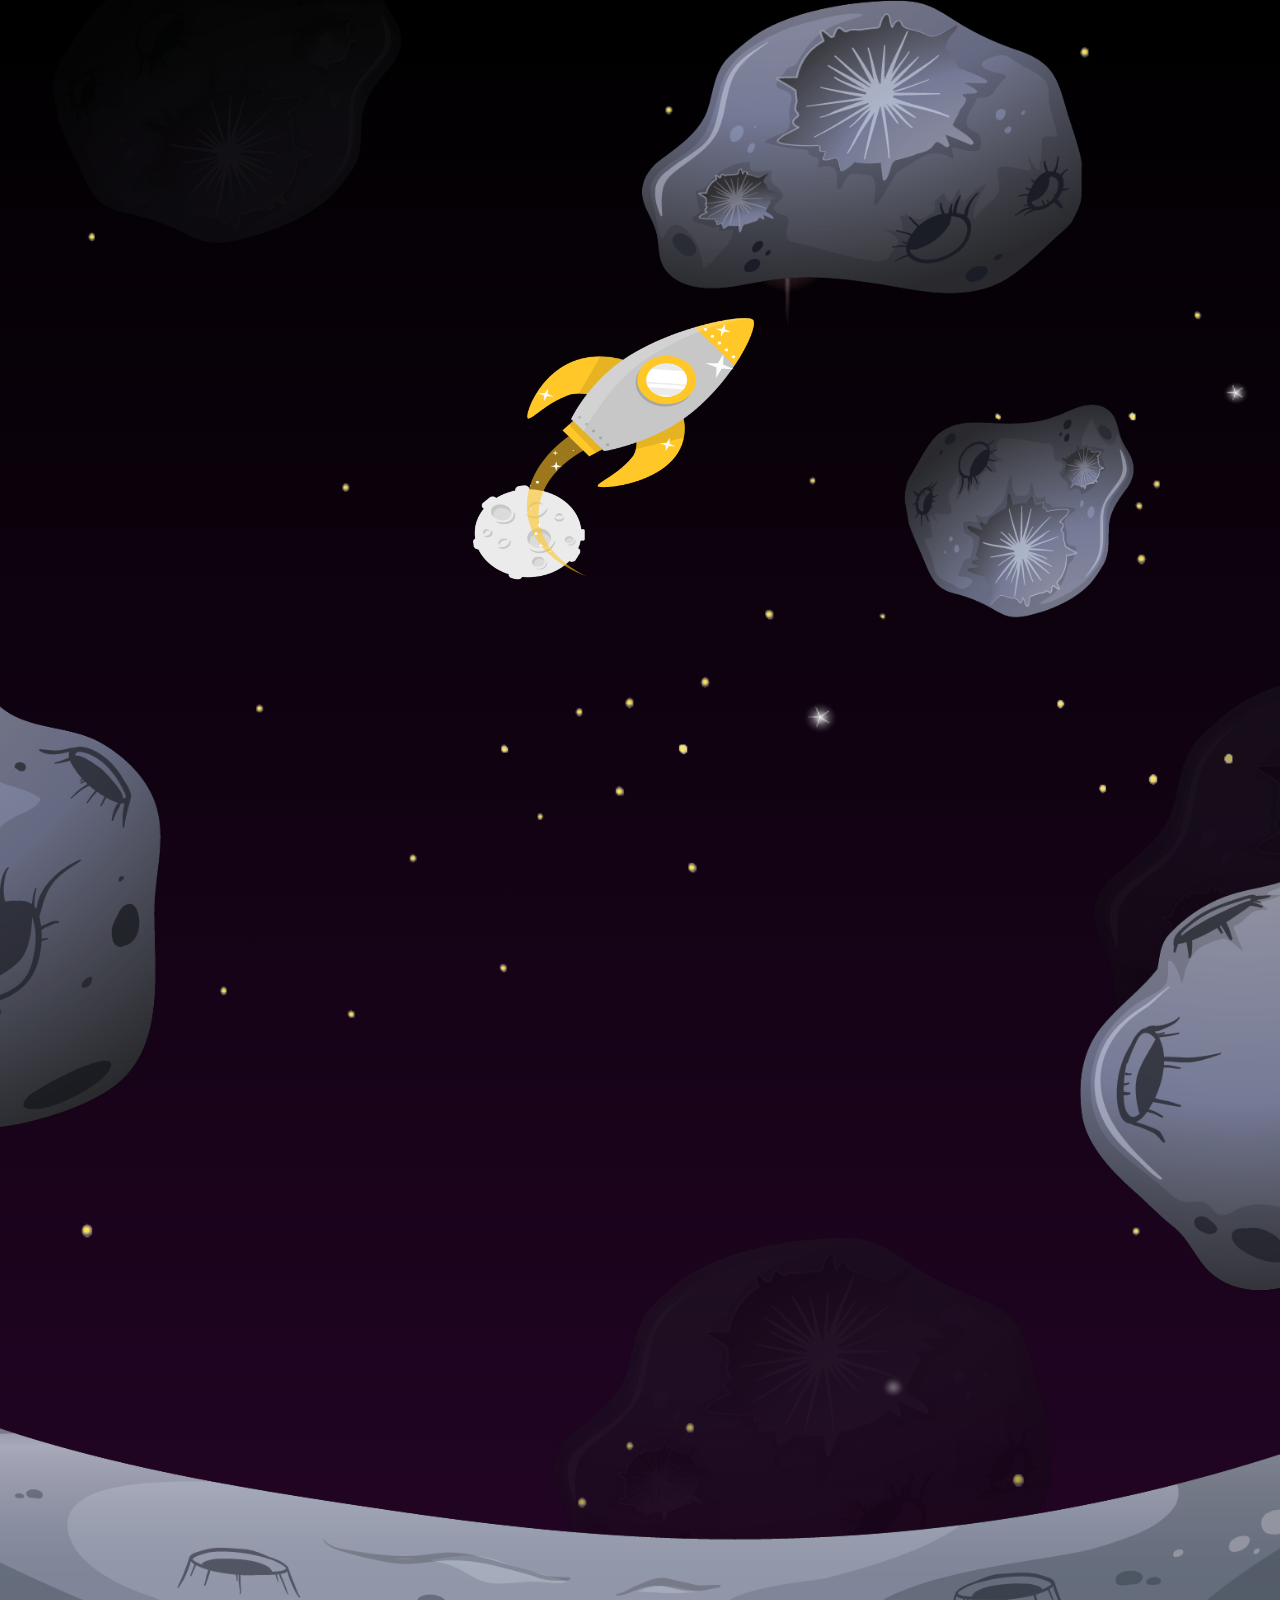
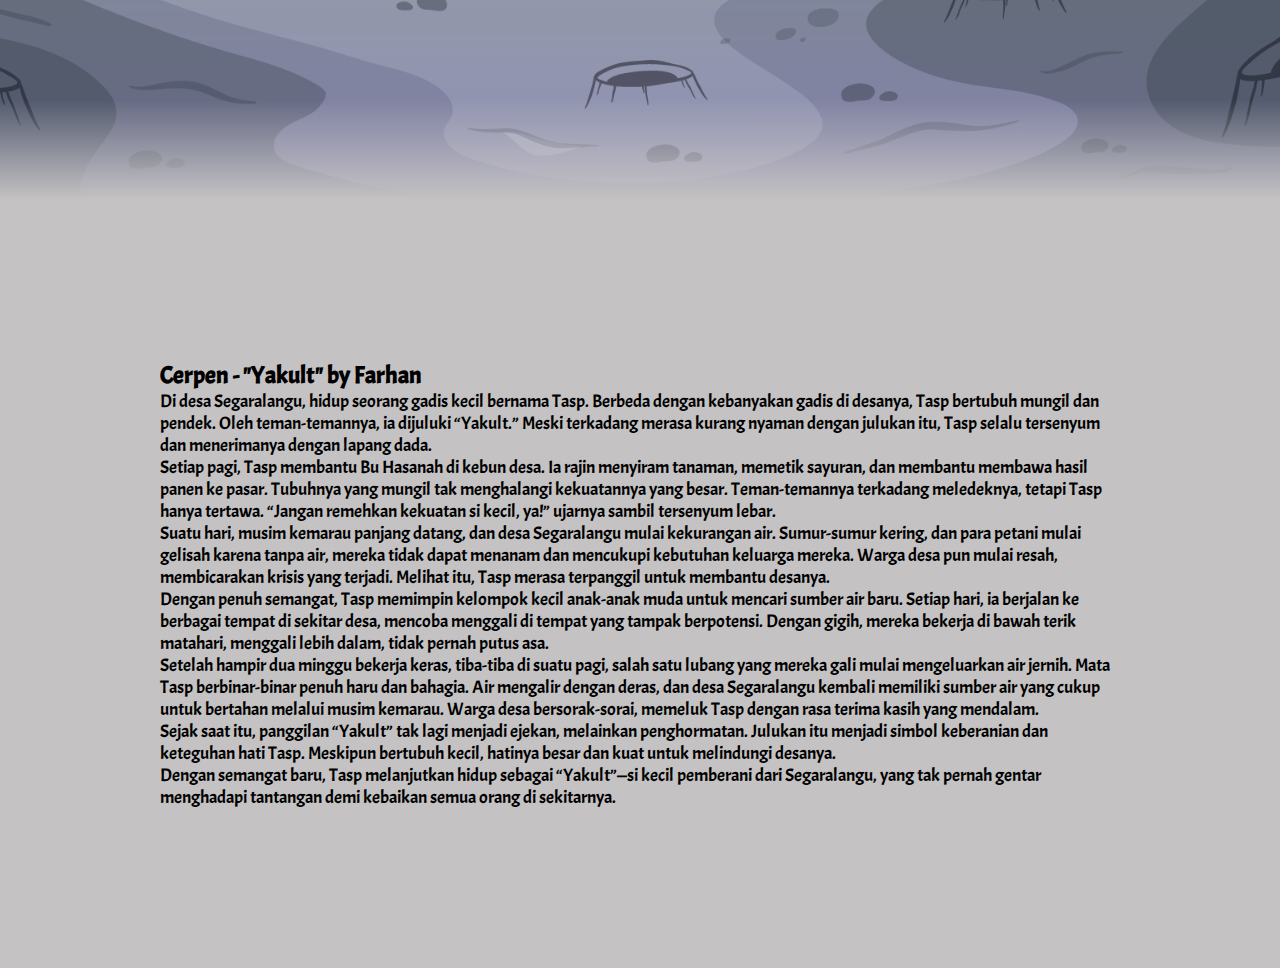
==== next.html @ 5d729f15 "Update and rename index.html to next.html" ====
<!DOCTYPE html>
<html lang="en">
<head>
    <meta charset="UTF-8">
    <meta http-equiv="X-UA-Compatible" content="IE=edge">
    <meta name="viewport" content="width=device-width, initial-scale=1.0">
    <title>Paralax Effect</title>
    <link rel="stylesheet" href="style.css">
</head>
<body>
    <div class="paralax">
        <img src="image\stars.png" id="stars">
        <img src="image\meteorid.png" id="meteorid">
        <img src="image\rocket.png" id="rocket">
        <h1 id="text">Yakult <br>Nita Pendek</h1>
        <a href="#" id="button">Scroll Bro^^</a>
    </div>
    <div class="description">
        <h2>Cerpen - "Yakult" by Farhan</h2>
        <p>Di desa Segaralangu, hidup seorang gadis kecil bernama Tasp. Berbeda dengan kebanyakan gadis di desanya, Tasp bertubuh mungil dan pendek. Oleh teman-temannya, ia dijuluki “Yakult.” Meski terkadang merasa kurang nyaman dengan julukan itu, Tasp selalu tersenyum dan menerimanya dengan lapang dada.</P>
        <p>Setiap pagi, Tasp membantu Bu Hasanah di kebun desa. Ia rajin menyiram tanaman, memetik sayuran, dan membantu membawa hasil panen ke pasar. Tubuhnya yang mungil tak menghalangi kekuatannya yang besar. Teman-temannya terkadang meledeknya, tetapi Tasp hanya tertawa. “Jangan remehkan kekuatan si kecil, ya!” ujarnya sambil tersenyum lebar.</p>
        <p>Suatu hari, musim kemarau panjang datang, dan desa Segaralangu mulai kekurangan air. Sumur-sumur kering, dan para petani mulai gelisah karena tanpa air, mereka tidak dapat menanam dan mencukupi kebutuhan keluarga mereka. Warga desa pun mulai resah, membicarakan krisis yang terjadi. Melihat itu, Tasp merasa terpanggil untuk membantu desanya.</p>
        <p>Dengan penuh semangat, Tasp memimpin kelompok kecil anak-anak muda untuk mencari sumber air baru. Setiap hari, ia berjalan ke berbagai tempat di sekitar desa, mencoba menggali di tempat yang tampak berpotensi. Dengan gigih, mereka bekerja di bawah terik matahari, menggali lebih dalam, tidak pernah putus asa.</p>
        <p>Setelah hampir dua minggu bekerja keras, tiba-tiba di suatu pagi, salah satu lubang yang mereka gali mulai mengeluarkan air jernih. Mata Tasp berbinar-binar penuh haru dan bahagia. Air mengalir dengan deras, dan desa Segaralangu kembali memiliki sumber air yang cukup untuk bertahan melalui musim kemarau. Warga desa bersorak-sorai, memeluk Tasp dengan rasa terima kasih yang mendalam.</p>
        <p>Sejak saat itu, panggilan “Yakult” tak lagi menjadi ejekan, melainkan penghormatan. Julukan itu menjadi simbol keberanian dan keteguhan hati Tasp. Meskipun bertubuh kecil, hatinya besar dan kuat untuk melindungi desanya.</p>
        <p>Dengan semangat baru, Tasp melanjutkan hidup sebagai “Yakult”—si kecil pemberani dari Segaralangu, yang tak pernah gentar menghadapi tantangan demi kebaikan semua orang di sekitarnya.</p>
    </div>
    <script src="script.js"></script>
</body>
</html>
---- style.css ----
@import url('https://fonts.googleapis.com/css2?family=Acme&display=swap');
*{
    margin: 0;
    padding: 0;
    box-sizing: border-box;
    scroll-behavior: smooth;
}

body{
    background: linear-gradient(black, #38073b);
    font-family: 'Acme', sans-serif;
}

.paralax{
    position: relative;
    width: 100%;
    height: 200vh;
    padding: 300px;
    display: flex;
    justify-content: center;
    align-items: center;
    overflow: hidden;
}

.paralax::before {
    content: "";
    position: absolute;
    bottom: 0;
    width: 100%;
    height: 100px;
    background: linear-gradient(to top,#c4c2c3,transparent );
    z-index: 1000;
}
.paralax img{
    position: absolute;
    top: 0;
    left: 0;
    width: 100%;
    height: 100%;
    object-fit: cover;
}
#text{
    position: absolute;
    font-size: 4.8em;
    color: white;
    letter-spacing: 2px;
    text-align: center;
    text-shadow: 3px 3px 10px grey;
    bottom: -100px;
}
.paralax img#meteorid{
    z-index: 100;
}

#button{
    position: absolute;
    font-size: 1em;
    color: black;
    background-color: white;
    padding: 10px 50px;
    border-radius: 20px;
    text-decoration: none;
    transform: translateY(100px);
    bottom: -100px;
}
.description {
    position: relative;
    padding:10em;
    background-color: #c4c2c3;
}
.description p {
    font-size: 1.1em;
}
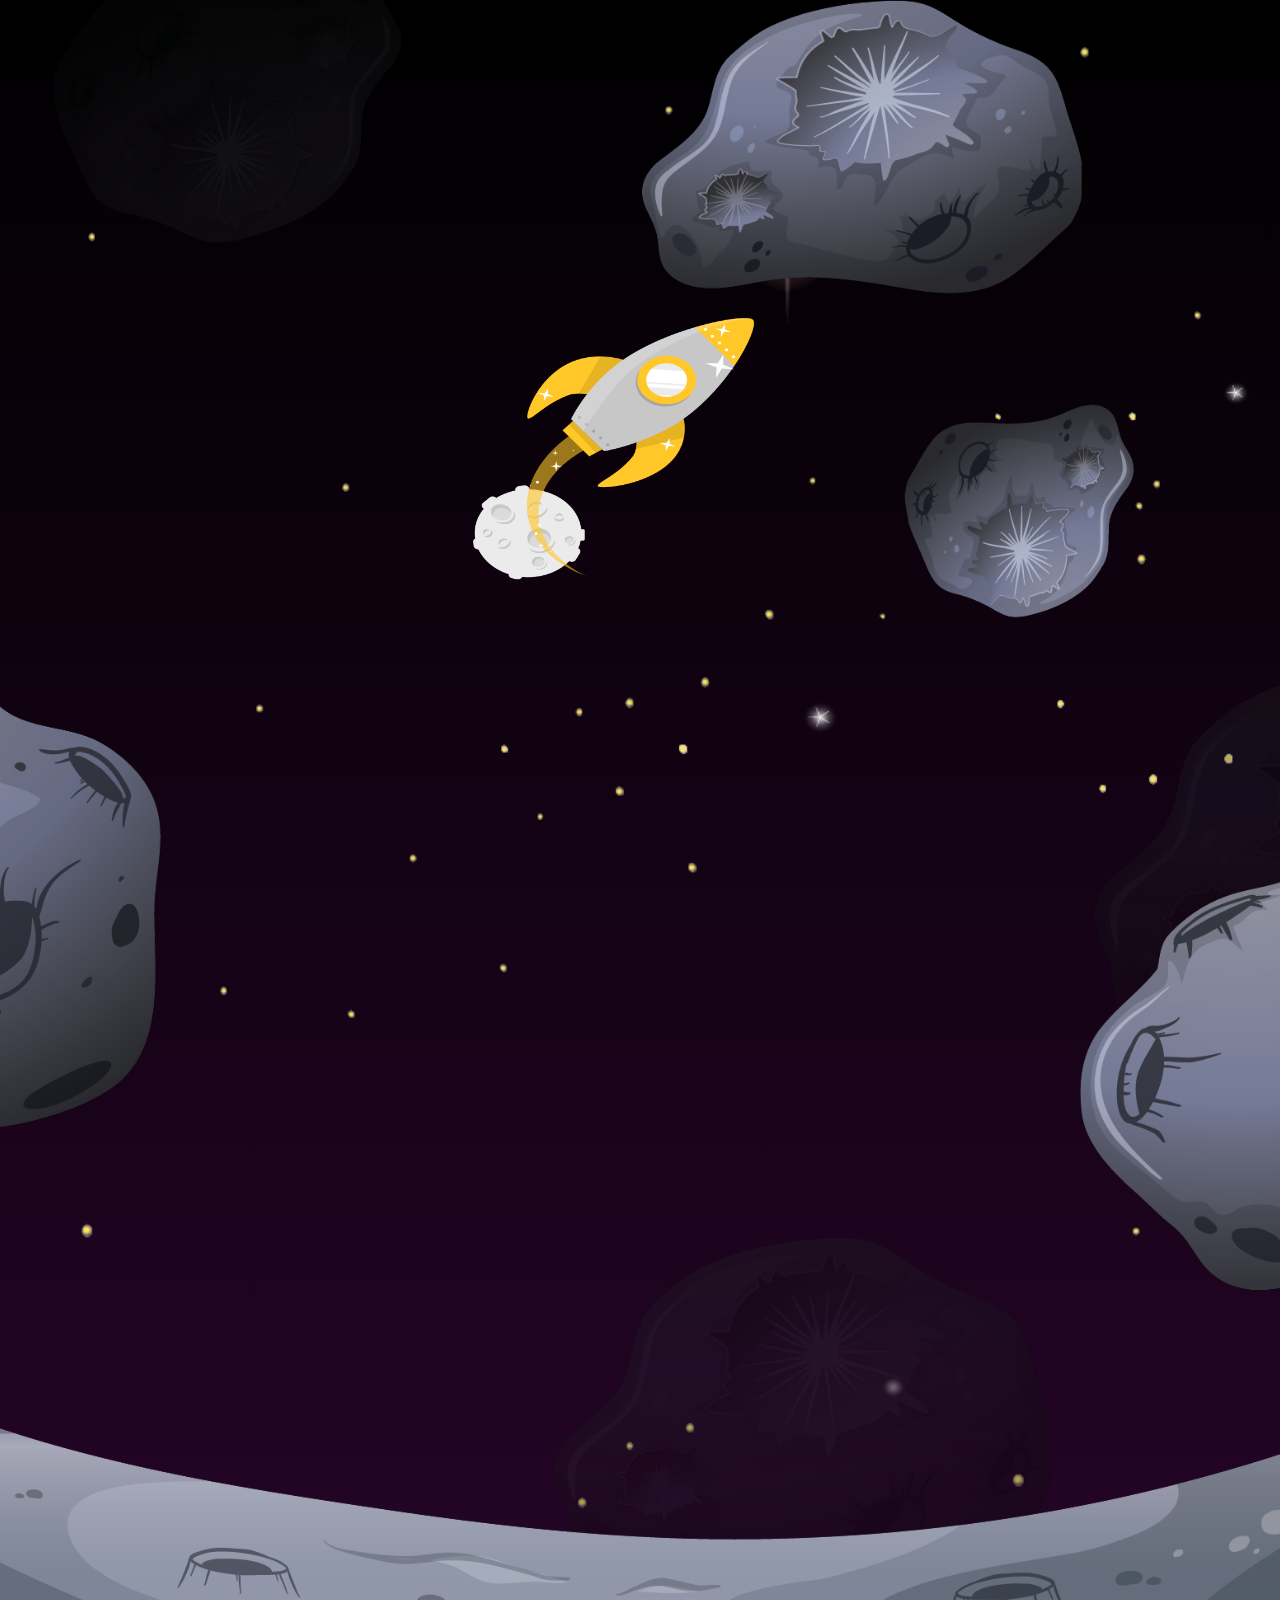
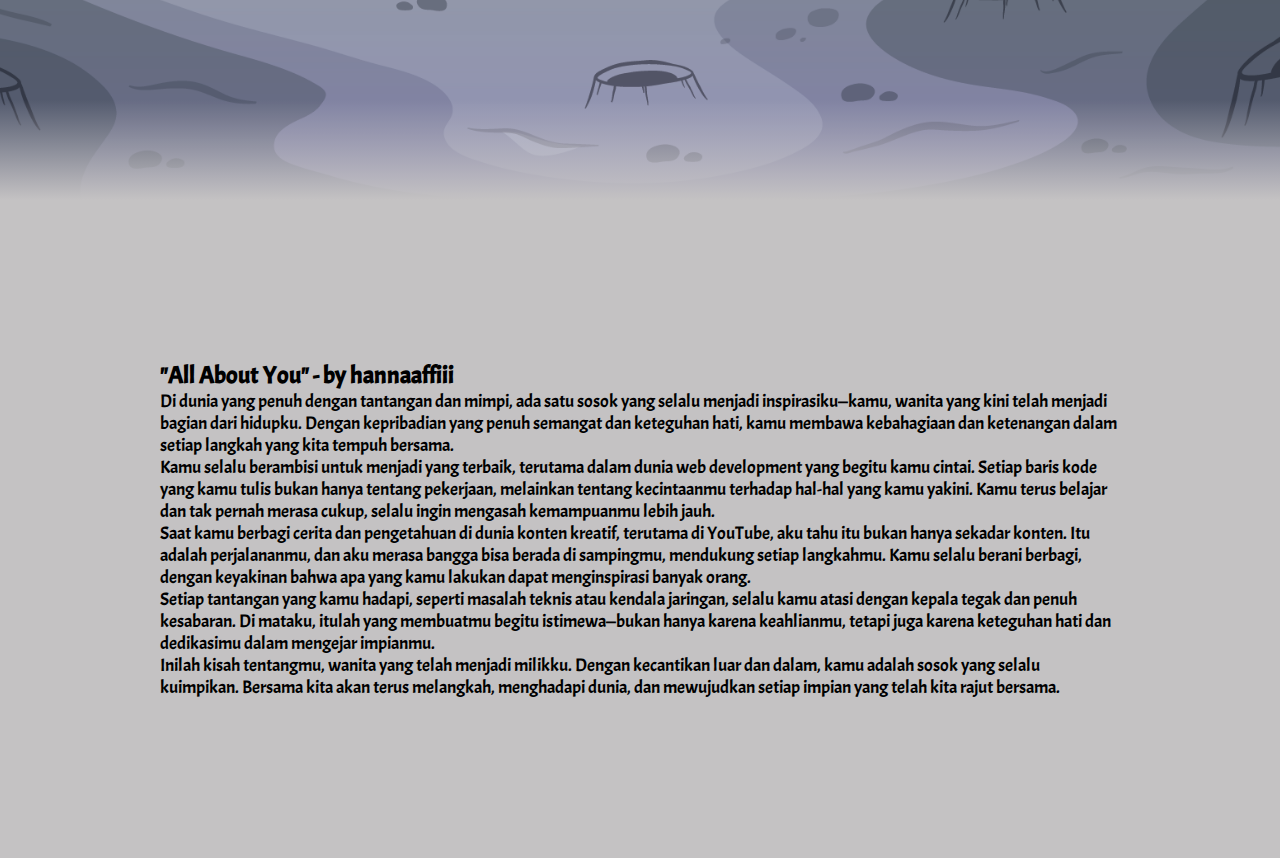
==== commit 6643f9a8: "Update next.html" ====
--- a/next.html
+++ b/next.html
@@ -12,19 +12,18 @@
         <img src="image\stars.png" id="stars">
         <img src="image\meteorid.png" id="meteorid">
         <img src="image\rocket.png" id="rocket">
-        <h1 id="text">Yakult <br>Nita Pendek</h1>
-        <a href="#" id="button">Scroll Bro^^</a>
+        <h1 id="text">Hello! <br>I Love You</h1>
+        <a href="#" id="button">Scroll Bro</a>
     </div>
-    <div class="description">
-        <h2>Cerpen - "Yakult" by Farhan</h2>
-        <p>Di desa Segaralangu, hidup seorang gadis kecil bernama Tasp. Berbeda dengan kebanyakan gadis di desanya, Tasp bertubuh mungil dan pendek. Oleh teman-temannya, ia dijuluki “Yakult.” Meski terkadang merasa kurang nyaman dengan julukan itu, Tasp selalu tersenyum dan menerimanya dengan lapang dada.</P>
-        <p>Setiap pagi, Tasp membantu Bu Hasanah di kebun desa. Ia rajin menyiram tanaman, memetik sayuran, dan membantu membawa hasil panen ke pasar. Tubuhnya yang mungil tak menghalangi kekuatannya yang besar. Teman-temannya terkadang meledeknya, tetapi Tasp hanya tertawa. “Jangan remehkan kekuatan si kecil, ya!” ujarnya sambil tersenyum lebar.</p>
-        <p>Suatu hari, musim kemarau panjang datang, dan desa Segaralangu mulai kekurangan air. Sumur-sumur kering, dan para petani mulai gelisah karena tanpa air, mereka tidak dapat menanam dan mencukupi kebutuhan keluarga mereka. Warga desa pun mulai resah, membicarakan krisis yang terjadi. Melihat itu, Tasp merasa terpanggil untuk membantu desanya.</p>
-        <p>Dengan penuh semangat, Tasp memimpin kelompok kecil anak-anak muda untuk mencari sumber air baru. Setiap hari, ia berjalan ke berbagai tempat di sekitar desa, mencoba menggali di tempat yang tampak berpotensi. Dengan gigih, mereka bekerja di bawah terik matahari, menggali lebih dalam, tidak pernah putus asa.</p>
-        <p>Setelah hampir dua minggu bekerja keras, tiba-tiba di suatu pagi, salah satu lubang yang mereka gali mulai mengeluarkan air jernih. Mata Tasp berbinar-binar penuh haru dan bahagia. Air mengalir dengan deras, dan desa Segaralangu kembali memiliki sumber air yang cukup untuk bertahan melalui musim kemarau. Warga desa bersorak-sorai, memeluk Tasp dengan rasa terima kasih yang mendalam.</p>
-        <p>Sejak saat itu, panggilan “Yakult” tak lagi menjadi ejekan, melainkan penghormatan. Julukan itu menjadi simbol keberanian dan keteguhan hati Tasp. Meskipun bertubuh kecil, hatinya besar dan kuat untuk melindungi desanya.</p>
-        <p>Dengan semangat baru, Tasp melanjutkan hidup sebagai “Yakult”—si kecil pemberani dari Segaralangu, yang tak pernah gentar menghadapi tantangan demi kebaikan semua orang di sekitarnya.</p>
-    </div>
+<div class="description">
+    <h2>"All About You" - by hannaaffiii</h2>
+    <p>Di dunia yang penuh dengan tantangan dan mimpi, ada satu sosok yang selalu menjadi inspirasiku—kamu, wanita yang kini telah menjadi bagian dari hidupku. Dengan kepribadian yang penuh semangat dan keteguhan hati, kamu membawa kebahagiaan dan ketenangan dalam setiap langkah yang kita tempuh bersama.</p>
+    <p>Kamu selalu berambisi untuk menjadi yang terbaik, terutama dalam dunia web development yang begitu kamu cintai. Setiap baris kode yang kamu tulis bukan hanya tentang pekerjaan, melainkan tentang kecintaanmu terhadap hal-hal yang kamu yakini. Kamu terus belajar dan tak pernah merasa cukup, selalu ingin mengasah kemampuanmu lebih jauh.</p>
+    <p>Saat kamu berbagi cerita dan pengetahuan di dunia konten kreatif, terutama di YouTube, aku tahu itu bukan hanya sekadar konten. Itu adalah perjalananmu, dan aku merasa bangga bisa berada di sampingmu, mendukung setiap langkahmu. Kamu selalu berani berbagi, dengan keyakinan bahwa apa yang kamu lakukan dapat menginspirasi banyak orang.</p>
+    <p>Setiap tantangan yang kamu hadapi, seperti masalah teknis atau kendala jaringan, selalu kamu atasi dengan kepala tegak dan penuh kesabaran. Di mataku, itulah yang membuatmu begitu istimewa—bukan hanya karena keahlianmu, tetapi juga karena keteguhan hati dan dedikasimu dalam mengejar impianmu.</p>
+    <p>Inilah kisah tentangmu, wanita yang telah menjadi milikku. Dengan kecantikan luar dan dalam, kamu adalah sosok yang selalu kuimpikan. Bersama kita akan terus melangkah, menghadapi dunia, dan mewujudkan setiap impian yang telah kita rajut bersama.</p>
+</div>
+
     <script src="script.js"></script>
 </body>
 </html>
